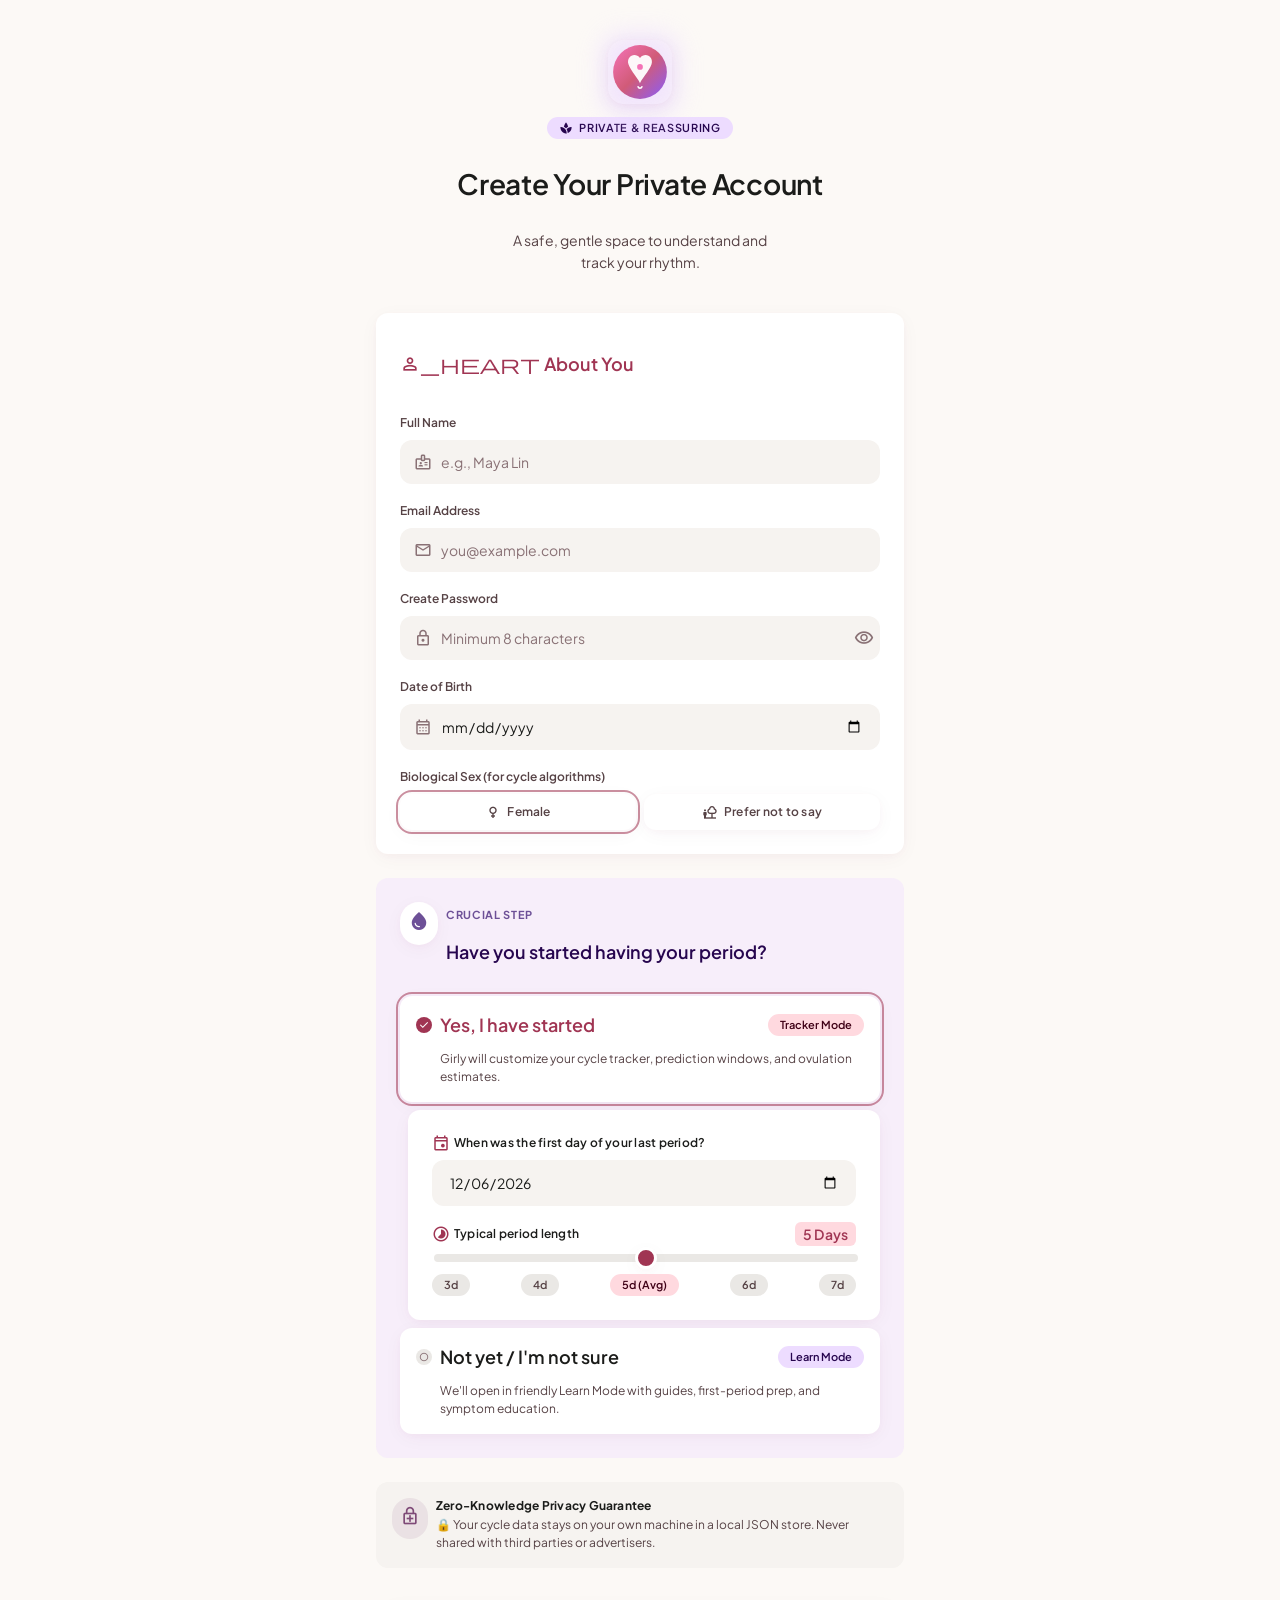
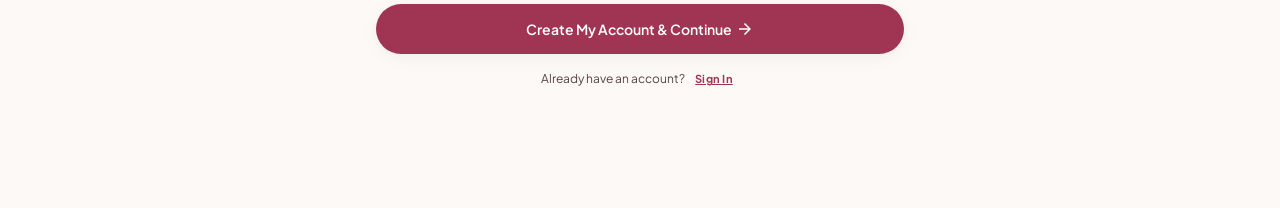
==== girly-app/web/index.html @ 588cf187 "Initial commit" ====
<!DOCTYPE html>
<html lang="en">
<head>
  <meta charset="utf-8"/>
  <meta name="viewport" content="width=device-width, initial-scale=1.0, viewport-fit=cover"/>
  <title>Girly 🌸 · Create Your Private Account</title>
  <link rel="icon" href="assets/logo.svg" type="image/svg+xml"/>
  <link rel="preconnect" href="https://fonts.googleapis.com"/>
  <link rel="preconnect" href="https://fonts.gstatic.com" crossorigin/>
  <link href="https://fonts.googleapis.com/css2?family=Plus+Jakarta+Sans:wght@400;500;600;700&display=swap" rel="stylesheet"/>
  <link href="https://fonts.googleapis.com/css2?family=Material+Symbols+Outlined:opsz,wght,FILL,GRAD@20..48,100..700,0..1,-50..200" rel="stylesheet"/>
  <link rel="stylesheet" href="css/girly.css"/>
</head>
<body>
<main class="page" style="padding-top:2rem; max-width:576px">

  <!-- Brand sanctuary header -->
  <header class="stack gap-sm center" style="padding-block:0.5rem 1rem">
    <div style="position:relative; width:fit-content; margin-inline:auto">
      <div style="position:absolute; inset:-6px; border-radius:1.25rem; background:var(--secondary-fixed); opacity:.7; filter:blur(12px)"></div>
      <img src="assets/logo.svg" alt="Girly logo" style="position:relative; width:64px; height:64px; border-radius:1rem; box-shadow:var(--shadow-rest)"/>
    </div>
    <span class="pill pill-lilac" style="align-self:center; text-transform:uppercase; letter-spacing:.06em">
      <span class="material-symbols-outlined filled" style="font-size:14px">spa</span>
      Private &amp; Reassuring
    </span>
    <h1 class="t-headline-lg" id="form-title">Create Your Private Account</h1>
    <p class="t-body-md muted" style="max-width:280px; margin:0 auto">A safe, gentle space to understand and track your rhythm.</p>
  </header>

  <!-- ================= REGISTER ================= -->
  <form class="stack gap-lg" id="register-form">

    <!-- About you -->
    <section class="card stack gap-md">
      <div class="row gap-xs" style="color:var(--primary); padding-bottom:var(--sp-xs)">
        <span class="material-symbols-outlined" style="font-size:20px">person_heart</span>
        <h2 class="t-headline-sm">About You</h2>
      </div>

      <div class="field">
        <label for="fullName">Full Name</label>
        <div class="field-input-wrap">
          <span class="material-symbols-outlined">badge</span>
          <input class="input with-icon" id="fullName" name="fullName" placeholder="e.g., Maya Lin" required type="text"/>
        </div>
      </div>

      <div class="field">
        <label for="email">Email Address</label>
        <div class="field-input-wrap">
          <span class="material-symbols-outlined">mail</span>
          <input class="input with-icon" id="email" name="email" placeholder="you@example.com" required type="email"/>
        </div>
      </div>

      <div class="field">
        <label for="password">Create Password</label>
        <div class="field-input-wrap">
          <span class="material-symbols-outlined">lock</span>
          <input class="input with-icon" id="password" name="password" placeholder="Minimum 8 characters" required minlength="8" type="password" style="padding-right:2.75rem"/>
          <button class="icon-btn" id="toggle-password" type="button" aria-label="Toggle password visibility" style="position:absolute; right:4px; width:36px; height:36px">
            <span class="material-symbols-outlined" id="eye-icon" style="font-size:20px">visibility</span>
          </button>
        </div>
      </div>

      <div class="field">
        <label for="dob">Date of Birth</label>
        <div class="field-input-wrap">
          <span class="material-symbols-outlined">calendar_month</span>
          <input class="input with-icon" id="dob" name="dob" required type="date"/>
        </div>
      </div>

      <div class="field">
        <label>Biological Sex (for cycle algorithms)</label>
        <div class="grid-2" role="radiogroup" aria-label="Biological Sex">
          <label class="radio-card">
            <input type="radio" name="bio_sex" value="female" checked/>
            <div class="radio-body row" style="justify-content:center; gap:6px; padding-block:.625rem">
              <span class="material-symbols-outlined" style="font-size:16px">female</span>
              <span class="t-label-md">Female</span>
            </div>
          </label>
          <label class="radio-card">
            <input type="radio" name="bio_sex" value="prefer_not_to_say"/>
            <div class="radio-body row" style="justify-content:center; gap:6px; padding-block:.625rem">
              <span class="material-symbols-outlined" style="font-size:16px">nature_people</span>
              <span class="t-label-md">Prefer not to say</span>
            </div>
          </label>
        </div>
      </div>
    </section>

    <!-- Crucial decision: has period started? -->
    <section class="stack gap-md" style="background:color-mix(in srgb, var(--secondary-fixed) 40%, transparent); border-radius:var(--r-md); padding:var(--sp-lg); position:relative; overflow:hidden">
      <div class="row" style="align-items:flex-start; gap:var(--sp-sm)">
        <div style="padding:8px; border-radius:var(--r-full); background:var(--surface-container-lowest); color:var(--secondary); box-shadow:var(--shadow-rest)">
          <span class="material-symbols-outlined filled" style="font-size:22px">water_drop</span>
        </div>
        <div>
          <span class="t-label-sm" style="color:var(--secondary); text-transform:uppercase; font-weight:700; letter-spacing:.06em">Crucial Step</span>
          <h2 class="t-headline-sm" style="color:var(--on-secondary-fixed)">Have you started having your period?</h2>
        </div>
      </div>

      <div class="stack gap-sm" role="radiogroup" aria-label="Menstrual cycle status">
        <label class="radio-card">
          <input type="radio" name="period_status" value="started" checked id="status-started"/>
          <div class="radio-body stack gap-sm">
            <div class="row-between" style="margin-bottom:4px">
              <div class="row" style="gap:8px">
                <span style="width:16px;height:16px;border-radius:var(--r-full);background:var(--primary);color:var(--on-primary);display:inline-flex;align-items:center;justify-content:center">
                  <span class="material-symbols-outlined" style="font-size:12px;font-weight:700">check</span>
                </span>
                <span class="t-headline-sm" style="color:var(--primary)">Yes, I have started</span>
              </div>
              <span class="pill pill-blush">Tracker Mode</span>
            </div>
            <p class="t-body-sm muted" style="margin:0 0 0 24px">Girly will customize your cycle tracker, prediction windows, and ovulation estimates.</p>
          </div>
        </label>

        <!-- sub-questions, expand when "started" -->
        <div class="card stack gap-md" id="cycle-questions" style="margin-left:8px">
          <div class="field">
            <div class="row gap-xs" style="margin-bottom:2px">
              <span class="material-symbols-outlined" style="color:var(--primary); font-size:18px">event</span>
              <label class="t-label-md" for="lastPeriodDate" style="color:var(--on-surface)">When was the first day of your last period?</label>
            </div>
            <input class="input" id="lastPeriodDate" name="lastPeriodDate" type="date"/>
          </div>
          <div class="field">
            <div class="row-between">
              <div class="row gap-xs">
                <span class="material-symbols-outlined" style="color:var(--primary); font-size:18px">timelapse</span>
                <label class="t-label-md" for="periodLengthInput" style="color:var(--on-surface)">Typical period length</label>
              </div>
              <span class="t-label-lg" id="periodLengthValue" style="color:var(--primary); background:var(--primary-fixed); padding:2px 8px; border-radius:var(--r-sm)">5 Days</span>
            </div>
            <input id="periodLengthInput" max="7" min="3" name="periodLength" step="1" type="range" value="5"/>
            <div class="row" style="justify-content:space-between; padding-top:4px">
              <button class="pill pill-neutral period-day-btn" type="button" data-days="3">3d</button>
              <button class="pill pill-neutral period-day-btn" type="button" data-days="4">4d</button>
              <button class="pill pill-blush period-day-btn" type="button" data-days="5">5d (Avg)</button>
              <button class="pill pill-neutral period-day-btn" type="button" data-days="6">6d</button>
              <button class="pill pill-neutral period-day-btn" type="button" data-days="7">7d</button>
            </div>
          </div>
        </div>

        <label class="radio-card">
          <input type="radio" name="period_status" value="not_yet" id="status-not-yet"/>
          <div class="radio-body stack gap-sm">
            <div class="row-between" style="margin-bottom:4px">
              <div class="row" style="gap:8px">
                <span style="width:16px;height:16px;border-radius:var(--r-full);background:var(--surface-container-high);color:var(--outline);display:inline-flex;align-items:center;justify-content:center">
                  <span class="material-symbols-outlined" style="font-size:10px">circle</span>
                </span>
                <span class="t-headline-sm">Not yet / I'm not sure</span>
              </div>
              <span class="pill pill-lilac">Learn Mode</span>
            </div>
            <p class="t-body-sm muted" style="margin:0 0 0 24px">We'll open in friendly Learn Mode with guides, first-period prep, and symptom education.</p>
          </div>
        </label>
      </div>
    </section>

    <!-- Privacy guarantee -->
    <section class="card-flat row" style="align-items:flex-start; gap:var(--sp-sm)">
      <div style="padding:8px; border-radius:var(--r-full); background:color-mix(in srgb, var(--tertiary) 10%, transparent); color:var(--tertiary); flex-shrink:0">
        <span class="material-symbols-outlined" style="font-size:20px">enhanced_encryption</span>
      </div>
      <div>
        <div class="t-label-md" style="font-weight:700">Zero-Knowledge Privacy Guarantee</div>
        <p class="t-body-sm muted" style="margin:2px 0 0">🔒 Your cycle data stays on your own machine in a local JSON store. Never shared with third parties or advertisers.</p>
      </div>
    </section>

    <div class="stack gap-sm" style="margin-top:var(--sp-xs)">
      <p class="t-body-sm" id="form-error" style="color:var(--error); margin:0; text-align:center"></p>
      <button class="btn btn-primary btn-block" id="submitBtn" type="submit" style="padding-block:1rem">
        <span>Create My Account &amp; Continue</span>
        <span class="material-symbols-outlined" style="font-size:18px">arrow_forward</span>
      </button>
      <div class="row" style="justify-content:center; gap:4px; padding-block:.5rem">
        <span class="t-body-sm muted">Already have an account?</span>
        <button type="button" class="t-label-sm" id="show-signin" style="color:var(--primary); font-weight:700; background:none; cursor:pointer; text-decoration:underline">Sign In</button>
      </div>
    </div>
  </form>

  <!-- ================= SIGN IN ================= -->
  <form class="stack gap-md hidden" id="signin-form" style="max-width:380px; margin:0 auto; width:100%">
    <section class="card stack gap-md">
      <div class="row gap-xs" style="color:var(--primary)">
        <span class="material-symbols-outlined" style="font-size:20px">lock_open</span>
        <h2 class="t-headline-sm">Welcome Back 💜</h2>
      </div>
      <div class="field">
        <label for="signin-email">Email Address</label>
        <div class="field-input-wrap">
          <span class="material-symbols-outlined">mail</span>
          <input class="input with-icon" id="signin-email" required type="email" placeholder="you@example.com"/>
        </div>
      </div>
      <div class="field">
        <label for="signin-password">Password</label>
        <div class="field-input-wrap">
          <span class="material-symbols-outlined">lock</span>
          <input class="input with-icon" id="signin-password" required type="password" placeholder="Your password"/>
        </div>
      </div>
      <p class="t-body-sm" id="signin-error" style="color:var(--error); margin:0"></p>
      <button class="btn btn-primary btn-block" type="submit" style="padding-block:1rem">
        <span>Sign In</span>
        <span class="material-symbols-outlined" style="font-size:18px">login</span>
      </button>
      <div class="row" style="justify-content:center; gap:4px; padding-top:.25rem">
        <span class="t-body-sm muted">New here?</span>
        <button type="button" class="t-label-sm" id="show-register" style="color:var(--primary); font-weight:700; background:none; cursor:pointer; text-decoration:underline">Create an account</button>
      </div>
    </section>
    <p class="notice">
      <span class="material-symbols-outlined" style="font-size:14px">info</span>
      Demo accounts: maya@example.com · password123 — admin@girly.app · admin123
    </p>
  </form>
</main>

<div class="toast" role="status"></div>
<script src="js/api.js"></script>
<script src="js/register.js"></script>
</body>
</html>
---- girly-app/web/css/girly.css ----
/* ==========================================================================
   Girly 🌸 — shared design system
   Hand-written from the "Warm Lavender & Rose Health Companion" DESIGN.md:
   cream surfaces, blush berry primary, soothing lilac secondary, deep plum,
   pill shapes, ultra-diffused plum/blush shadows, and a dark plum night mode.
   ========================================================================== */

/* ---- Design tokens ------------------------------------------------------ */
:root {
  /* surfaces */
  --surface: #fcf9f6;
  --surface-dim: #dcdad7;
  --surface-container-lowest: #ffffff;
  --surface-container-low: #f6f3f0;
  --surface-container: #f0edea;
  --surface-container-high: #eae8e5;
  --surface-container-highest: #e5e2df;
  --surface-variant: #e5e2df;

  /* text */
  --on-surface: #1b1c1a;
  --on-surface-variant: #564245;
  --outline: #897175;
  --outline-variant: #dcc0c3;

  /* brand */
  --primary: #a03553;
  --primary-container: #c04e6b;
  --on-primary: #ffffff;
  --primary-fixed: #ffd9df;
  --primary-fixed-dim: #ffb1c0;
  --on-primary-fixed: #3f0016;
  --on-primary-fixed-variant: #841f3e;

  --secondary: #6d5097;
  --on-secondary: #ffffff;
  --secondary-container: #d0b0fe;
  --secondary-fixed: #eddcff;
  --on-secondary-fixed: #27064f;
  --on-secondary-fixed-variant: #55387d;

  --tertiary: #7e4a77;
  --tertiary-fixed: #ffd7f4;
  --on-tertiary-fixed: #340732;

  --error: #ba1a1a;
  --error-container: #ffdad6;
  --on-error-container: #93000a;

  --inverse-surface: #31302f;
  --inverse-on-surface: #f3f0ed;

  --ok: #10b981;

  /* shadows — diffused plum & blush, never cold gray */
  --shadow-rest: 0 4px 20px -2px rgba(90, 42, 85, 0.05), 0 2px 6px -1px rgba(209, 91, 120, 0.04);
  --shadow-float: 0 12px 32px -4px rgba(90, 42, 85, 0.08), 0 4px 12px -2px rgba(209, 91, 120, 0.06);
  --shadow-nav: 0 4px 24px -4px rgba(90, 42, 85, 0.08);
  --glow-lilac: 0 0 16px 2px rgba(138, 108, 181, 0.25);

  /* geometry */
  --r-sm: 0.375rem;
  --r-md: 0.75rem;
  --r-lg: 1rem;
  --r-xl: 1.5rem;
  --r-full: 9999px;

  --sp-xs: 0.25rem;
  --sp-sm: 0.5rem;
  --sp-md: 1rem;
  --sp-lg: 1.5rem;
  --sp-xl: 2.25rem;
  --margin: 1.25rem;

  --font: "Plus Jakarta Sans", system-ui, -apple-system, "Segoe UI", sans-serif;
  --content-w: 620px;
}

html.dark {
  --surface: #1a141e;
  --surface-dim: #140f17;
  --surface-container-lowest: #241c2a;
  --surface-container-low: #2a2132;
  --surface-container: #302639;
  --surface-container-high: #372c41;
  --surface-container-highest: #3f3249;
  --surface-variant: #3a2f43;

  --on-surface: #f3edf2;
  --on-surface-variant: #cbb9c6;
  --outline: #9a8694;
  --outline-variant: #4d3f4a;

  --primary: #ffb1c0;
  --primary-container: #d15b78;
  --on-primary: #3f0016;
  --primary-fixed: #5d2237;
  --primary-fixed-dim: #7c3350;
  --on-primary-fixed: #ffd9df;
  --on-primary-fixed-variant: #ffb1c0;

  --secondary: #d0b0fe;
  --on-secondary: #27064f;
  --secondary-container: #55387d;
  --secondary-fixed: #463067;
  --on-secondary-fixed: #eddcff;
  --on-secondary-fixed-variant: #d0b0fe;

  --tertiary: #f3b2e6;
  --tertiary-fixed: #663561;
  --on-tertiary-fixed: #ffd7f4;

  --error: #ffb4ab;
  --error-container: #93000a;
  --on-error-container: #ffdad6;

  --inverse-surface: #f3edf2;
  --inverse-on-surface: #1a141e;

  --shadow-rest: 0 4px 20px -2px rgba(0, 0, 0, 0.35), 0 2px 6px -1px rgba(0, 0, 0, 0.3);
  --shadow-float: 0 12px 32px -4px rgba(0, 0, 0, 0.5);
  --shadow-nav: 0 4px 24px -4px rgba(0, 0, 0, 0.5);
}

/* ---- Base --------------------------------------------------------------- */
* { box-sizing: border-box; }

html, body {
  margin: 0;
  padding: 0;
  min-height: 100%;
}

body {
  font-family: var(--font);
  font-size: 14px;
  line-height: 22px;
  color: var(--on-surface);
  background: var(--surface);
  overscroll-behavior-y: none;
  -webkit-tap-highlight-color: transparent;
}

::-webkit-scrollbar { width: 0; height: 0; }

::selection { background: var(--primary-fixed); color: var(--on-primary-fixed); }

.material-symbols-outlined {
  font-variation-settings: "FILL" 0, "wght" 400, "GRAD" 0, "opsz" 24;
  user-select: none;
}
.material-symbols-outlined.filled { font-variation-settings: "FILL" 1; }

a { color: var(--primary); }

button {
  font-family: var(--font);
  border: none;
  background: none;
  color: inherit;
  cursor: pointer;
}

input, select {
  font-family: var(--font);
  font-size: 14px;
  color: var(--on-surface);
}

/* ---- Typography helpers -------------------------------------------------- */
.t-display  { font-size: 32px; line-height: 40px; font-weight: 700; letter-spacing: -0.01em; }
.t-headline-lg { font-size: 28px; line-height: 36px; font-weight: 600; letter-spacing: -0.01em; }
.t-headline-md { font-size: 22px; line-height: 30px; font-weight: 600; }
.t-headline-sm { font-size: 18px; line-height: 26px; font-weight: 600; }
.t-body-lg  { font-size: 16px; line-height: 24px; }
.t-body-md  { font-size: 14px; line-height: 22px; }
.t-body-sm  { font-size: 12px; line-height: 18px; }
.t-label-lg { font-size: 14px; line-height: 20px; font-weight: 600; letter-spacing: 0.01em; }
.t-label-md { font-size: 12px; line-height: 16px; font-weight: 600; letter-spacing: 0.02em; }
.t-label-sm { font-size: 11px; line-height: 14px; font-weight: 500; letter-spacing: 0.02em; }

.text-primary { color: var(--primary); }
.text-secondary { color: var(--secondary); }
.text-tertiary { color: var(--tertiary); }
.text-variant { color: var(--on-surface-variant); }
.text-outline { color: var(--outline); }

/* ---- Layout -------------------------------------------------------------- */
.page {
  max-width: var(--content-w);
  margin: 0 auto;
  padding: 0 var(--margin);
  padding-top: calc(4rem + var(--sp-lg));
  padding-bottom: 7rem;
  display: flex;
  flex-direction: column;
  gap: var(--sp-lg);
}

.stack { display: flex; flex-direction: column; }
.gap-xs { gap: var(--sp-xs); }
.gap-sm { gap: var(--sp-sm); }
.gap-md { gap: var(--sp-md); }
.gap-lg { gap: var(--sp-lg); }

.grid-2 { display: grid; grid-template-columns: 1fr 1fr; gap: var(--sp-sm); }
.grid-3 { display: grid; grid-template-columns: repeat(3, 1fr); gap: var(--sp-xs); }

.row { display: flex; align-items: center; }
.row-between { display: flex; align-items: center; justify-content: space-between; }
.wrap { flex-wrap: wrap; }
.center { text-align: center; }
.muted { color: var(--on-surface-variant); }
.mt-auto { margin-top: auto; }

/* ---- Cards ---------------------------------------------------------------- */
.card {
  background: var(--surface-container-lowest);
  border-radius: var(--r-md);
  box-shadow: var(--shadow-rest);
  padding: var(--sp-lg);
}

.card-flat {
  background: var(--surface-container-low);
  border-radius: var(--r-md);
  padding: var(--sp-md);
}

.glow-card {
  position: relative;
  overflow: hidden;
}
.glow-card::before, .glow-card::after {
  content: "";
  position: absolute;
  border-radius: 50%;
  filter: blur(32px);
  pointer-events: none;
}
.glow-card::before {
  top: -3rem; right: -3rem;
  width: 12rem; height: 12rem;
  background: color-mix(in srgb, var(--primary-fixed) 30%, transparent);
}
.glow-card::after {
  bottom: -2.5rem; left: -2.5rem;
  width: 11rem; height: 11rem;
  background: color-mix(in srgb, var(--secondary-fixed) 40%, transparent);
}

/* ---- Buttons --------------------------------------------------------------- */
.btn {
  display: inline-flex;
  align-items: center;
  justify-content: center;
  gap: var(--sp-xs);
  min-height: 48px;
  padding: 0.6rem 1.25rem;
  border-radius: var(--r-full);
  font-size: 14px;
  font-weight: 600;
  transition: transform 0.15s ease, background 0.2s ease, box-shadow 0.2s ease, opacity 0.2s ease;
  white-space: nowrap;
}
.btn:active { transform: scale(0.97); }

.btn-primary {
  background: var(--primary);
  color: var(--on-primary);
  box-shadow: var(--shadow-rest);
}
.btn-primary:hover { background: var(--primary-container); }

.btn-soft {
  background: color-mix(in srgb, var(--secondary-fixed) 70%, transparent);
  color: var(--on-secondary-fixed);
}
.btn-soft:hover { background: var(--secondary-fixed); }

.btn-secondary {
  background: var(--secondary);
  color: var(--on-secondary);
}
.btn-secondary:hover { opacity: 0.92; }

.btn-ghost {
  background: var(--surface-container-high);
  color: var(--on-surface);
}
.btn-ghost:hover { background: var(--surface-container-highest); }

.btn-danger-soft {
  background: var(--error-container);
  color: var(--on-error-container);
}
.btn-danger-soft:hover { opacity: 0.9; }

.btn-block { width: 100%; }

.icon-btn {
  width: 44px;
  height: 44px;
  border-radius: var(--r-full);
  display: inline-flex;
  align-items: center;
  justify-content: center;
  color: var(--on-surface-variant);
  transition: background 0.2s ease, transform 0.15s ease;
}
.icon-btn:hover { background: var(--surface-container); }
.icon-btn:active { transform: scale(0.92); }

/* ---- Pills / badges ---------------------------------------------------------- */
.pill {
  display: inline-flex;
  align-items: center;
  gap: 0.375rem;
  padding: 0.25rem 0.75rem;
  border-radius: var(--r-full);
  font-size: 11px;
  font-weight: 600;
  line-height: 14px;
  white-space: nowrap;
}

.pill-period   { background: #fceef2; color: #b83a5d; }
.pill-fertile  { background: #f3eef9; color: #7352a3; }
.pill-ovulate  { background: #eadbfc; color: #5e2e91; box-shadow: var(--glow-lilac); }
.pill-free     { background: #eef6f4; color: #396b63; }
.pill-lilac    { background: var(--secondary-fixed); color: var(--on-secondary-fixed); }
.pill-blush    { background: var(--primary-fixed); color: var(--on-primary-fixed); }
.pill-plum     { background: var(--tertiary-fixed); color: var(--on-tertiary-fixed); }
.pill-ok       { background: color-mix(in srgb, var(--ok) 14%, transparent); color: var(--ok); }
.pill-neutral  { background: var(--surface-container-high); color: var(--on-surface-variant); }

html.dark .pill-period  { background: #4d2531; color: #ffb1c0; }
html.dark .pill-fertile { background: #3a2c52; color: #d0b0fe; }
html.dark .pill-ovulate { background: #41305e; color: #e5ccfb; }
html.dark .pill-free    { background: #243b38; color: #8fd4c5; }

.dot { width: 12px; height: 12px; border-radius: var(--r-full); display: inline-block; }
.dot-primary { background: var(--primary); }
.dot-predicted { background: var(--primary-fixed-dim); }
.dot-fertile { background: var(--secondary-fixed); }
.dot-ovulation { background: var(--secondary); }
.dot-ok { background: var(--ok); }

/* ---- Chips (symptom / mood selectors) ------------------------------------- */
.chip {
  display: inline-flex;
  align-items: center;
  gap: 0.375rem;
  padding: 0.5rem 0.9rem;
  border-radius: var(--r-full);
  background: var(--surface-container-lowest);
  border: 1px solid var(--outline-variant);
  color: var(--on-surface-variant);
  font-size: 12px;
  font-weight: 600;
  transition: all 0.18s ease;
  cursor: pointer;
}
.chip:hover { background: var(--surface-container-low); }
.chip.selected {
  background: var(--secondary-fixed);
  border-color: transparent;
  color: var(--on-secondary-fixed);
  transform: scale(1.04);
}
.chip.selected-berry {
  background: var(--primary-fixed);
  border-color: transparent;
  color: var(--on-primary-fixed);
  transform: scale(1.04);
}

.chip-grid { display: flex; flex-wrap: wrap; gap: var(--sp-xs); }

/* ---- Forms ------------------------------------------------------------------ */
.field { display: flex; flex-direction: column; gap: 0.375rem; }
.field label { font-size: 12px; font-weight: 600; color: var(--on-surface-variant); }

.field-input-wrap { position: relative; display: flex; align-items: center; }
.field-input-wrap .material-symbols-outlined {
  position: absolute; left: 0.875rem;
  color: var(--outline); font-size: 18px; pointer-events: none;
}

.input {
  width: 100%;
  padding: 0.75rem 1rem;
  border: 1px solid transparent;
  border-radius: var(--r-md);
  background: var(--surface-container-low);
  color: var(--on-surface);
  outline: none;
  transition: background 0.2s ease, border-color 0.2s ease, box-shadow 0.2s ease;
}
.input::placeholder { color: var(--outline); }
.input:focus {
  background: var(--surface-container-lowest);
  border-color: var(--primary);
  box-shadow: 0 0 0 3px color-mix(in srgb, var(--primary) 15%, transparent);
}
.input.with-icon { padding-left: 2.5rem; }

/* radio option cards */
.radio-card {
  display: block;
  cursor: pointer;
}
.radio-card input { position: absolute; opacity: 0; pointer-events: none; }
.radio-card .radio-body {
  padding: var(--sp-md);
  border-radius: var(--r-md);
  background: var(--surface-container-lowest);
  box-shadow: var(--shadow-rest);
  transition: all 0.2s ease;
}
.radio-card input:checked + .radio-body {
  outline: 2px solid color-mix(in srgb, var(--primary) 55%, transparent);
  outline-offset: 2px;
}

/* range slider */
input[type="range"] {
  -webkit-appearance: none;
  appearance: none;
  width: 100%;
  height: 8px;
  border-radius: var(--r-full);
  background: var(--surface-container-high);
  accent-color: var(--primary);
}
input[type="range"]::-webkit-slider-thumb {
  -webkit-appearance: none;
  width: 22px; height: 22px;
  border-radius: 50%;
  background: var(--primary);
  border: 3px solid var(--surface-container-lowest);
  box-shadow: var(--shadow-rest);
  cursor: pointer;
}

/* ---- App header --------------------------------------------------------------- */
.app-header {
  position: fixed;
  top: 0; left: 0; right: 0;
  z-index: 50;
  background: color-mix(in srgb, var(--surface) 85%, transparent);
  backdrop-filter: blur(16px);
  -webkit-backdrop-filter: blur(16px);
}
.app-header-inner {
  height: 64px;
  max-width: var(--content-w);
  margin: 0 auto;
  padding: 0 var(--margin);
  display: flex;
  align-items: center;
  justify-content: space-between;
}
.brand { display: flex; align-items: center; gap: var(--sp-sm); text-decoration: none; }
.brand-logo {
  width: 32px; height: 32px;
  border-radius: var(--r-md);
  flex-shrink: 0;
}
.brand-name {
  font-size: 18px; font-weight: 700; letter-spacing: -0.01em;
  color: var(--primary);
}
.header-actions { display: flex; align-items: center; gap: var(--sp-xs); }
.avatar {
  width: 32px; height: 32px;
  border-radius: var(--r-full);
  background: var(--primary-fixed);
  color: var(--on-primary-fixed);
  display: inline-flex;
  align-items: center;
  justify-content: center;
  font-size: 12px;
  font-weight: 700;
  box-shadow: 0 0 0 2px color-mix(in srgb, var(--primary) 20%, transparent);
  text-decoration: none;
}
.header-pill {
  display: inline-flex;
  align-items: center;
  gap: 0.25rem;
  padding: 0.375rem 0.75rem;
  min-height: 36px;
  border-radius: var(--r-full);
  background: color-mix(in srgb, var(--secondary-fixed) 50%, transparent);
  color: var(--on-secondary-fixed);
  font-size: 11px;
  font-weight: 600;
  text-decoration: none;
  transition: background 0.2s ease;
}
.header-pill:hover { background: var(--secondary-fixed); }

/* ---- Bottom nav ------------------------------------------------------------------ */
.bottom-nav {
  position: fixed;
  bottom: 0; left: 0; right: 0;
  z-index: 50;
  padding: 0 var(--margin) var(--sp-sm);
  pointer-events: none;
}
.bottom-nav-inner {
  pointer-events: auto;
  max-width: 448px;
  margin: 0 auto;
  display: flex;
  align-items: stretch;
  background: color-mix(in srgb, var(--surface-container-lowest) 90%, transparent);
  backdrop-filter: blur(16px);
  -webkit-backdrop-filter: blur(16px);
  border-radius: var(--r-full);
  box-shadow: var(--shadow-nav);
  padding: 0.375rem 0.25rem;
}
.nav-item {
  flex: 1;
  display: flex;
  flex-direction: column;
  align-items: center;
  justify-content: center;
  gap: 2px;
  min-height: 48px;
  border-radius: var(--r-full);
  color: var(--on-surface-variant);
  text-decoration: none;
  font-size: 11px;
  font-weight: 600;
  transition: color 0.2s ease;
}
.nav-item .material-symbols-outlined { font-size: 22px; }
.nav-item:hover { color: var(--primary); }
.nav-item.active { color: var(--primary); font-weight: 700; }

/* ---- Calendar ------------------------------------------------------------------- */
.cal-header { display: flex; align-items: center; justify-content: space-between; padding-bottom: var(--sp-sm); }
.cal-grid {
  display: grid;
  grid-template-columns: repeat(7, 1fr);
  gap: 0.25rem;
  text-align: center;
  align-items: center;
}
.cal-dow {
  font-size: 11px; font-weight: 600; color: var(--on-surface-variant);
  padding: 0.25rem 0;
}
.cal-day {
  position: relative;
  height: 40px;
  border-radius: var(--r-full);
  display: flex;
  flex-direction: column;
  align-items: center;
  justify-content: center;
  font-size: 12px;
  font-weight: 600;
  border: none;
  background: none;
  color: var(--on-surface);
  transition: background 0.15s ease, transform 0.15s ease;
  cursor: pointer;
}
.cal-day:hover { background: var(--surface-container); }
.cal-day .cal-sub {
  font-size: 9px;
  line-height: 1;
  margin-top: 1px;
  text-transform: uppercase;
  letter-spacing: 0.04em;
}
.cal-day.blank { visibility: hidden; }
.cal-day.period {
  background: var(--primary);
  color: var(--on-primary);
  box-shadow: var(--shadow-rest);
}
.cal-day.predicted { background: color-mix(in srgb, var(--primary-fixed-dim) 40%, transparent); color: var(--on-surface-variant); }
.cal-day.predicted .cal-sub { color: var(--primary); font-weight: 600; }
.cal-day.fertile { background: var(--secondary-fixed); color: var(--on-secondary-fixed); }
.cal-day.ovulation {
  background: var(--secondary);
  color: var(--on-secondary);
  box-shadow: var(--glow-lilac);
  font-weight: 700;
}
.cal-day.today {
  background: var(--primary-fixed);
  color: var(--on-primary-fixed);
  box-shadow: var(--shadow-float);
  transform: scale(1.08);
  font-weight: 700;
}
.cal-day.today .cal-sub { font-size: 9px; text-transform: uppercase; letter-spacing: 0.08em; }
.cal-day .mini-drop { font-size: 10px; line-height: 1; margin-top: 1px; }

/* ---- Bottom sheet / modal ---------------------------------------------------------- */
.sheet-backdrop {
  position: fixed;
  inset: 0;
  background: rgba(20, 12, 22, 0.42);
  backdrop-filter: blur(3px);
  z-index: 60;
  display: none;
  align-items: flex-end;
  justify-content: center;
}
.sheet-backdrop.open { display: flex; }
.sheet {
  width: 100%;
  max-width: 448px;
  background: var(--surface-container-lowest);
  border-radius: var(--r-xl) var(--r-xl) 0 0;
  box-shadow: var(--shadow-float);
  padding: var(--sp-md) var(--sp-lg) calc(var(--sp-lg) + env(safe-area-inset-bottom, 0px));
  animation: sheet-up 0.28s cubic-bezier(0.2, 0.9, 0.3, 1);
}
@keyframes sheet-up {
  from { transform: translateY(60%); opacity: 0.4; }
  to { transform: translateY(0); opacity: 1; }
}
.sheet-handle {
  width: 44px; height: 6px;
  border-radius: var(--r-full);
  background: var(--surface-variant);
  margin: 0 auto var(--sp-md);
}

.modal-backdrop {
  position: fixed;
  inset: 0;
  background: rgba(20, 12, 22, 0.42);
  backdrop-filter: blur(3px);
  z-index: 60;
  display: none;
  align-items: center;
  justify-content: center;
  padding: var(--margin);
}
.modal-backdrop.open { display: flex; }
.modal {
  width: 100%;
  max-width: 380px;
  background: var(--surface-container-lowest);
  border-radius: var(--r-md);
  box-shadow: var(--shadow-float);
  padding: var(--sp-lg);
  animation: pop-in 0.22s ease;
}
@keyframes pop-in {
  from { transform: scale(0.95); opacity: 0; }
  to { transform: scale(1); opacity: 1; }
}

/* ---- Toast ------------------------------------------------------------------------ */
.toast {
  position: fixed;
  bottom: 6rem;
  left: 50%;
  transform: translateX(-50%) translateY(1rem);
  z-index: 80;
  background: var(--inverse-surface);
  color: var(--inverse-on-surface);
  padding: 0.625rem 1rem;
  border-radius: var(--r-full);
  box-shadow: var(--shadow-float);
  font-size: 12px;
  font-weight: 600;
  display: flex;
  align-items: center;
  gap: var(--sp-xs);
  opacity: 0;
  pointer-events: none;
  transition: all 0.3s ease;
  max-width: min(90vw, 420px);
}
.toast.show { opacity: 1; transform: translateX(-50%) translateY(0); }

/* ---- Chat ------------------------------------------------------------------------- */
.chat-stream { display: flex; flex-direction: column; gap: var(--sp-md); }
.bubble-row { display: flex; gap: var(--sp-xs); width: 100%; }
.bubble-row.user { justify-content: flex-end; }
.bubble-col { display: flex; flex-direction: column; gap: 0.25rem; max-width: 85%; }
.bubble-col.user { align-items: flex-end; }
.bubble {
  padding: var(--sp-md);
  border-radius: var(--r-md);
  font-size: 14px;
  line-height: 22px;
  box-shadow: var(--shadow-rest);
}
.bubble.bot {
  background: var(--surface-container-lowest);
  border-top-left-radius: 0;
  color: var(--on-surface);
}
.bubble.user-bubble {
  background: var(--primary);
  color: var(--on-primary);
  border-top-right-radius: 0;
}
.bubble-time { font-size: 11px; color: var(--outline); padding: 0 4px; }
.bot-avatar {
  width: 32px; height: 32px;
  border-radius: var(--r-full);
  background: var(--primary-fixed);
  color: var(--on-primary-fixed);
  display: inline-flex;
  align-items: center;
  justify-content: center;
  flex-shrink: 0;
  box-shadow: var(--shadow-rest);
}
.care-tip {
  display: flex;
  align-items: center;
  gap: var(--sp-sm);
  padding: 0.375rem 0.625rem;
  background: var(--surface-container-low);
  border-radius: var(--r-sm);
  font-size: 12px;
  line-height: 18px;
}
.doctor-note {
  display: flex;
  align-items: flex-start;
  gap: var(--sp-xs);
  background: color-mix(in srgb, var(--primary-fixed) 30%, transparent);
  border-radius: var(--r-sm);
  padding: var(--sp-sm);
  font-size: 12px;
  line-height: 18px;
}
.chat-dock {
  background: var(--surface-container-lowest);
  border-radius: var(--r-md);
  padding: var(--sp-sm);
  box-shadow: var(--shadow-float);
}
.chat-input-row { display: flex; align-items: center; gap: var(--sp-xs); }
.chat-input {
  flex: 1;
  background: var(--surface-container-low);
  border: none;
  outline: none;
  border-radius: var(--r-full);
  padding: 0.625rem 1rem;
  font-size: 14px;
  color: var(--on-surface);
  transition: background 0.2s ease;
}
.chat-input:focus { background: var(--surface-container); }
.send-btn {
  width: 40px; height: 40px;
  border-radius: var(--r-full);
  background: var(--primary);
  color: var(--on-primary);
  display: inline-flex;
  align-items: center;
  justify-content: center;
  flex-shrink: 0;
  transition: transform 0.15s ease, background 0.2s ease;
}
.send-btn:active { transform: scale(0.88); }
.send-btn:hover { background: var(--primary-container); }
.send-btn:disabled { opacity: 0.5; cursor: default; }

.prompt-chips {
  display: flex;
  gap: var(--sp-xs);
  overflow-x: auto;
  padding-bottom: 4px;
}
.prompt-chip {
  flex-shrink: 0;
  display: inline-flex;
  align-items: center;
  gap: 0.375rem;
  padding: 0.5rem 0.875rem;
  border-radius: var(--r-full);
  background: var(--surface-container);
  box-shadow: var(--shadow-rest);
  font-size: 11px;
  font-weight: 600;
  color: var(--on-surface);
  transition: all 0.18s ease;
}
.prompt-chip:hover { background: color-mix(in srgb, var(--secondary-fixed) 50%, transparent); }
.prompt-chip:active { transform: scale(0.95); }

.typing-dots { display: inline-flex; gap: 4px; padding: 0.5rem 0.75rem; }
.typing-dots span {
  width: 7px; height: 7px;
  border-radius: 50%;
  background: var(--primary);
  animation: bounce-dot 1s infinite;
}
.typing-dots span:nth-child(2) { animation-delay: 0.15s; opacity: 0.7; }
.typing-dots span:nth-child(3) { animation-delay: 0.3s; opacity: 0.45; }
@keyframes bounce-dot {
  0%, 70%, 100% { transform: translateY(0); }
  35% { transform: translateY(-5px); }
}

/* ---- Cycle ring ---------------------------------------------------------------------- */
.ring-wrap {
  position: relative;
  width: 176px; height: 176px;
  margin: var(--sp-xs) auto;
  display: flex;
  align-items: center;
  justify-content: center;
}
.ring-wrap svg { width: 100%; height: 100%; transform: rotate(-90deg); }
.ring-bg { stroke: var(--surface-container); }
.ring-fg {
  stroke: var(--primary);
  transition: stroke-dashoffset 0.9s cubic-bezier(0.4, 0, 0.2, 1);
}
.ring-center {
  position: absolute;
  inset: 0;
  display: flex;
  flex-direction: column;
  align-items: center;
  justify-content: center;
  gap: 2px;
}
.ring-badge {
  width: 32px; height: 32px;
  border-radius: var(--r-full);
  background: var(--primary-fixed);
  color: var(--on-primary-fixed);
  display: inline-flex;
  align-items: center;
  justify-content: center;
  margin-bottom: 4px;
  box-shadow: var(--shadow-rest);
}

/* ---- Misc ----------------------------------------------------------------------------- */
.stat-card {
  background: var(--surface-container-lowest);
  border-radius: var(--r-md);
  padding: var(--sp-sm);
  box-shadow: var(--shadow-rest);
  display: flex;
  flex-direction: column;
}
.stat-label {
  display: flex;
  align-items: center;
  gap: 4px;
  font-size: 11px;
  font-weight: 600;
}
.stat-value { font-size: 18px; font-weight: 700; margin-top: 4px; }
.stat-hint { font-size: 11px; line-height: 15px; color: var(--on-surface-variant); margin-top: 2px; }

.flow-option {
  padding: 0.75rem 0;
  border-radius: var(--r-md);
  background: var(--surface-container);
  display: flex;
  flex-direction: column;
  align-items: center;
  gap: 4px;
  color: var(--on-surface-variant);
  font-size: 11px;
  font-weight: 600;
  transition: all 0.18s ease;
}
.flow-option:hover { background: var(--primary-fixed); color: var(--on-primary-fixed); }
.flow-option.selected { background: var(--primary); color: var(--on-primary); }

.legend-row {
  display: flex;
  flex-wrap: wrap;
  align-items: center;
  justify-content: space-between;
  gap: var(--sp-sm);
  background: var(--surface-container-low);
  border-radius: var(--r-md);
  padding: var(--sp-sm);
}
.legend-item {
  display: flex;
  align-items: center;
  gap: 6px;
  font-size: 11px;
  font-weight: 600;
  color: var(--on-surface-variant);
}
.legend-item .dot { width: 12px; height: 12px; }

.notice {
  display: flex;
  align-items: center;
  justify-content: center;
  gap: 6px;
  padding: 0.75rem 1rem;
  border-radius: var(--r-full);
  background: var(--surface-container);
  color: var(--outline);
  font-size: 11px;
  line-height: 15px;
  text-align: center;
}

.hidden { display: none !important; }

.fade-in { animation: fade-in 0.35s ease both; }
@keyframes fade-in {
  from { opacity: 0; transform: translateY(6px); }
  to { opacity: 1; transform: translateY(0); }
}

@media (min-width: 600px) {
  :root { --margin: 1.5rem; }
  .page { gap: var(--sp-lg); }
}

@media (prefers-reduced-motion: reduce) {
  *, *::before, *::after { animation-duration: 0.01ms !important; transition-duration: 0.01ms !important; }
}
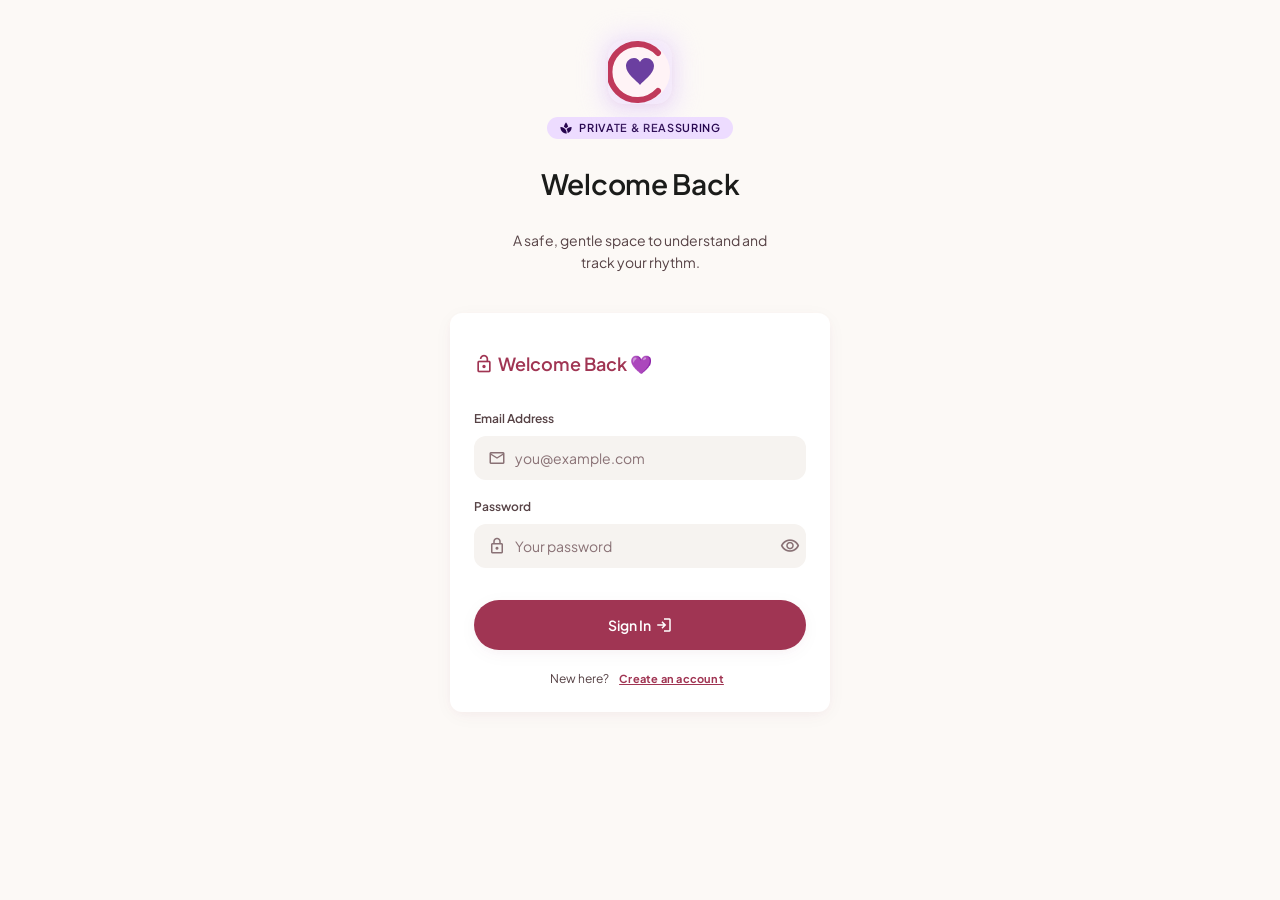
==== commit 02ab064d: "Improve cycle tracking and user experience" ====
--- a/girly-app/web/index.html
+++ b/girly-app/web/index.html
@@ -4,7 +4,7 @@
   <meta charset="utf-8"/>
   <meta name="viewport" content="width=device-width, initial-scale=1.0, viewport-fit=cover"/>
   <title>Girly 🌸 · Create Your Private Account</title>
-  <link rel="icon" href="assets/logo.svg" type="image/svg+xml"/>
+  <link rel="icon" href="assets/favicon.svg" type="image/svg+xml"/>
   <link rel="preconnect" href="https://fonts.googleapis.com"/>
   <link rel="preconnect" href="https://fonts.gstatic.com" crossorigin/>
   <link href="https://fonts.googleapis.com/css2?family=Plus+Jakarta+Sans:wght@400;500;600;700&display=swap" rel="stylesheet"/>
@@ -18,18 +18,18 @@
   <header class="stack gap-sm center" style="padding-block:0.5rem 1rem">
     <div style="position:relative; width:fit-content; margin-inline:auto">
       <div style="position:absolute; inset:-6px; border-radius:1.25rem; background:var(--secondary-fixed); opacity:.7; filter:blur(12px)"></div>
-      <img src="assets/logo.svg" alt="Girly logo" style="position:relative; width:64px; height:64px; border-radius:1rem; box-shadow:var(--shadow-rest)"/>
+      <img src="assets/favicon.svg" alt="Girly logo" style="position:relative; width:64px; height:64px; border-radius:1rem; box-shadow:var(--shadow-rest)"/>
     </div>
     <span class="pill pill-lilac" style="align-self:center; text-transform:uppercase; letter-spacing:.06em">
       <span class="material-symbols-outlined filled" style="font-size:14px">spa</span>
       Private &amp; Reassuring
     </span>
-    <h1 class="t-headline-lg" id="form-title">Create Your Private Account</h1>
+    <h1 class="t-headline-lg" id="form-title">Welcome Back</h1>
     <p class="t-body-md muted" style="max-width:280px; margin:0 auto">A safe, gentle space to understand and track your rhythm.</p>
   </header>
 
   <!-- ================= REGISTER ================= -->
-  <form class="stack gap-lg" id="register-form">
+  <form class="stack gap-lg hidden" id="register-form">
 
     <!-- About you -->
     <section class="card stack gap-md">
@@ -50,7 +50,7 @@
         <label for="email">Email Address</label>
         <div class="field-input-wrap">
           <span class="material-symbols-outlined">mail</span>
-          <input class="input with-icon" id="email" name="email" placeholder="you@example.com" required type="email"/>
+          <input class="input with-icon" id="email" name="email" placeholder="name@example.com" required type="email"/>
         </div>
       </div>
 
@@ -58,11 +58,12 @@
         <label for="password">Create Password</label>
         <div class="field-input-wrap">
           <span class="material-symbols-outlined">lock</span>
-          <input class="input with-icon" id="password" name="password" placeholder="Minimum 8 characters" required minlength="8" type="password" style="padding-right:2.75rem"/>
+          <input class="input with-icon" id="password" name="password" placeholder="e.g. Bloom7!" required minlength="8" pattern="(?=.*[A-Za-z])(?=.*[0-9])(?=.*[^A-Za-z0-9]).{8,}" title="Use 8+ characters with a letter, number, and special character" type="password" style="padding-right:2.75rem"/>
           <button class="icon-btn" id="toggle-password" type="button" aria-label="Toggle password visibility" style="position:absolute; right:4px; width:36px; height:36px">
             <span class="material-symbols-outlined" id="eye-icon" style="font-size:20px">visibility</span>
           </button>
         </div>
+        <p class="t-label-sm muted" style="margin:4px 0 0">8+ characters, including a letter, number, and special character.</p>
       </div>
 
       <div class="field">
@@ -169,17 +170,6 @@
       </div>
     </section>
 
-    <!-- Privacy guarantee -->
-    <section class="card-flat row" style="align-items:flex-start; gap:var(--sp-sm)">
-      <div style="padding:8px; border-radius:var(--r-full); background:color-mix(in srgb, var(--tertiary) 10%, transparent); color:var(--tertiary); flex-shrink:0">
-        <span class="material-symbols-outlined" style="font-size:20px">enhanced_encryption</span>
-      </div>
-      <div>
-        <div class="t-label-md" style="font-weight:700">Zero-Knowledge Privacy Guarantee</div>
-        <p class="t-body-sm muted" style="margin:2px 0 0">🔒 Your cycle data stays on your own machine in a local JSON store. Never shared with third parties or advertisers.</p>
-      </div>
-    </section>
-
     <div class="stack gap-sm" style="margin-top:var(--sp-xs)">
       <p class="t-body-sm" id="form-error" style="color:var(--error); margin:0; text-align:center"></p>
       <button class="btn btn-primary btn-block" id="submitBtn" type="submit" style="padding-block:1rem">
@@ -194,7 +184,7 @@
   </form>
 
   <!-- ================= SIGN IN ================= -->
-  <form class="stack gap-md hidden" id="signin-form" style="max-width:380px; margin:0 auto; width:100%">
+  <form class="stack gap-md" id="signin-form" style="max-width:380px; margin:0 auto; width:100%">
     <section class="card stack gap-md">
       <div class="row gap-xs" style="color:var(--primary)">
         <span class="material-symbols-outlined" style="font-size:20px">lock_open</span>
@@ -211,7 +201,10 @@
         <label for="signin-password">Password</label>
         <div class="field-input-wrap">
           <span class="material-symbols-outlined">lock</span>
-          <input class="input with-icon" id="signin-password" required type="password" placeholder="Your password"/>
+          <input class="input with-icon" id="signin-password" required type="password" placeholder="Your password" style="padding-right:2.75rem"/>
+          <button class="icon-btn" id="toggle-signin-password" type="button" aria-label="Show password" title="Show password" style="position:absolute; right:4px; width:36px; height:36px">
+            <span class="material-symbols-outlined" id="signin-eye-icon" style="font-size:20px">visibility</span>
+          </button>
         </div>
       </div>
       <p class="t-body-sm" id="signin-error" style="color:var(--error); margin:0"></p>
@@ -224,10 +217,6 @@
         <button type="button" class="t-label-sm" id="show-register" style="color:var(--primary); font-weight:700; background:none; cursor:pointer; text-decoration:underline">Create an account</button>
       </div>
     </section>
-    <p class="notice">
-      <span class="material-symbols-outlined" style="font-size:14px">info</span>
-      Demo accounts: maya@example.com · password123 — admin@girly.app · admin123
-    </p>
   </form>
 </main>
 
--- a/girly-app/web/css/girly.css
+++ b/girly-app/web/css/girly.css
@@ -571,6 +571,31 @@
   cursor: pointer;
 }
 .cal-day:hover { background: var(--surface-container); }
+.cal-day::after {
+  content: attr(data-tooltip);
+  position: absolute;
+  left: 50%;
+  bottom: calc(100% + 8px);
+  z-index: 5;
+  width: max-content;
+  max-width: 190px;
+  padding: 6px 9px;
+  border-radius: var(--r-sm);
+  background: var(--on-surface);
+  color: var(--surface);
+  font-size: 11px;
+  font-weight: 600;
+  line-height: 1.3;
+  pointer-events: none;
+  opacity: 0;
+  transform: translate(-50%, 4px);
+  transition: opacity 0.15s ease, transform 0.15s ease;
+}
+.cal-day:hover::after,
+.cal-day:focus-visible::after {
+  opacity: 1;
+  transform: translate(-50%, 0);
+}
 .cal-day .cal-sub {
   font-size: 9px;
   line-height: 1;
@@ -584,6 +609,10 @@
   color: var(--on-primary);
   box-shadow: var(--shadow-rest);
 }
+.cal-day.period.flow-spotting { background: color-mix(in srgb, var(--primary) 38%, var(--surface)); color: var(--on-surface); }
+.cal-day.period.flow-light { background: color-mix(in srgb, var(--primary) 58%, var(--surface)); color: var(--on-primary); }
+.cal-day.period.flow-medium { background: var(--primary-container); color: var(--on-primary); }
+.cal-day.period.flow-heavy { background: var(--primary); color: var(--on-primary); }
 .cal-day.predicted { background: color-mix(in srgb, var(--primary-fixed-dim) 40%, transparent); color: var(--on-surface-variant); }
 .cal-day.predicted .cal-sub { color: var(--primary); font-weight: 600; }
 .cal-day.fertile { background: var(--secondary-fixed); color: var(--on-secondary-fixed); }
@@ -600,8 +629,18 @@
   transform: scale(1.08);
   font-weight: 700;
 }
+.cal-day.period.today {
+  background: var(--primary);
+  color: var(--on-primary);
+  box-shadow: var(--shadow-rest);
+}
+.cal-day.period.flow-spotting.today { background: color-mix(in srgb, var(--primary) 38%, var(--surface)); color: var(--on-surface); }
+.cal-day.period.flow-light.today { background: color-mix(in srgb, var(--primary) 58%, var(--surface)); color: var(--on-primary); }
+.cal-day.period.flow-medium.today { background: var(--primary-container); color: var(--on-primary); }
 .cal-day.today .cal-sub { font-size: 9px; text-transform: uppercase; letter-spacing: 0.08em; }
 .cal-day .mini-drop { font-size: 10px; line-height: 1; margin-top: 1px; }
+.phase-card { cursor: pointer; transition: background 0.15s ease, transform 0.15s ease; }
+.phase-card:hover, .phase-card:focus-visible { background: var(--surface-container-high); transform: translateY(-2px); outline: none; }
 
 /* ---- Bottom sheet / modal ---------------------------------------------------------- */
 .sheet-backdrop {
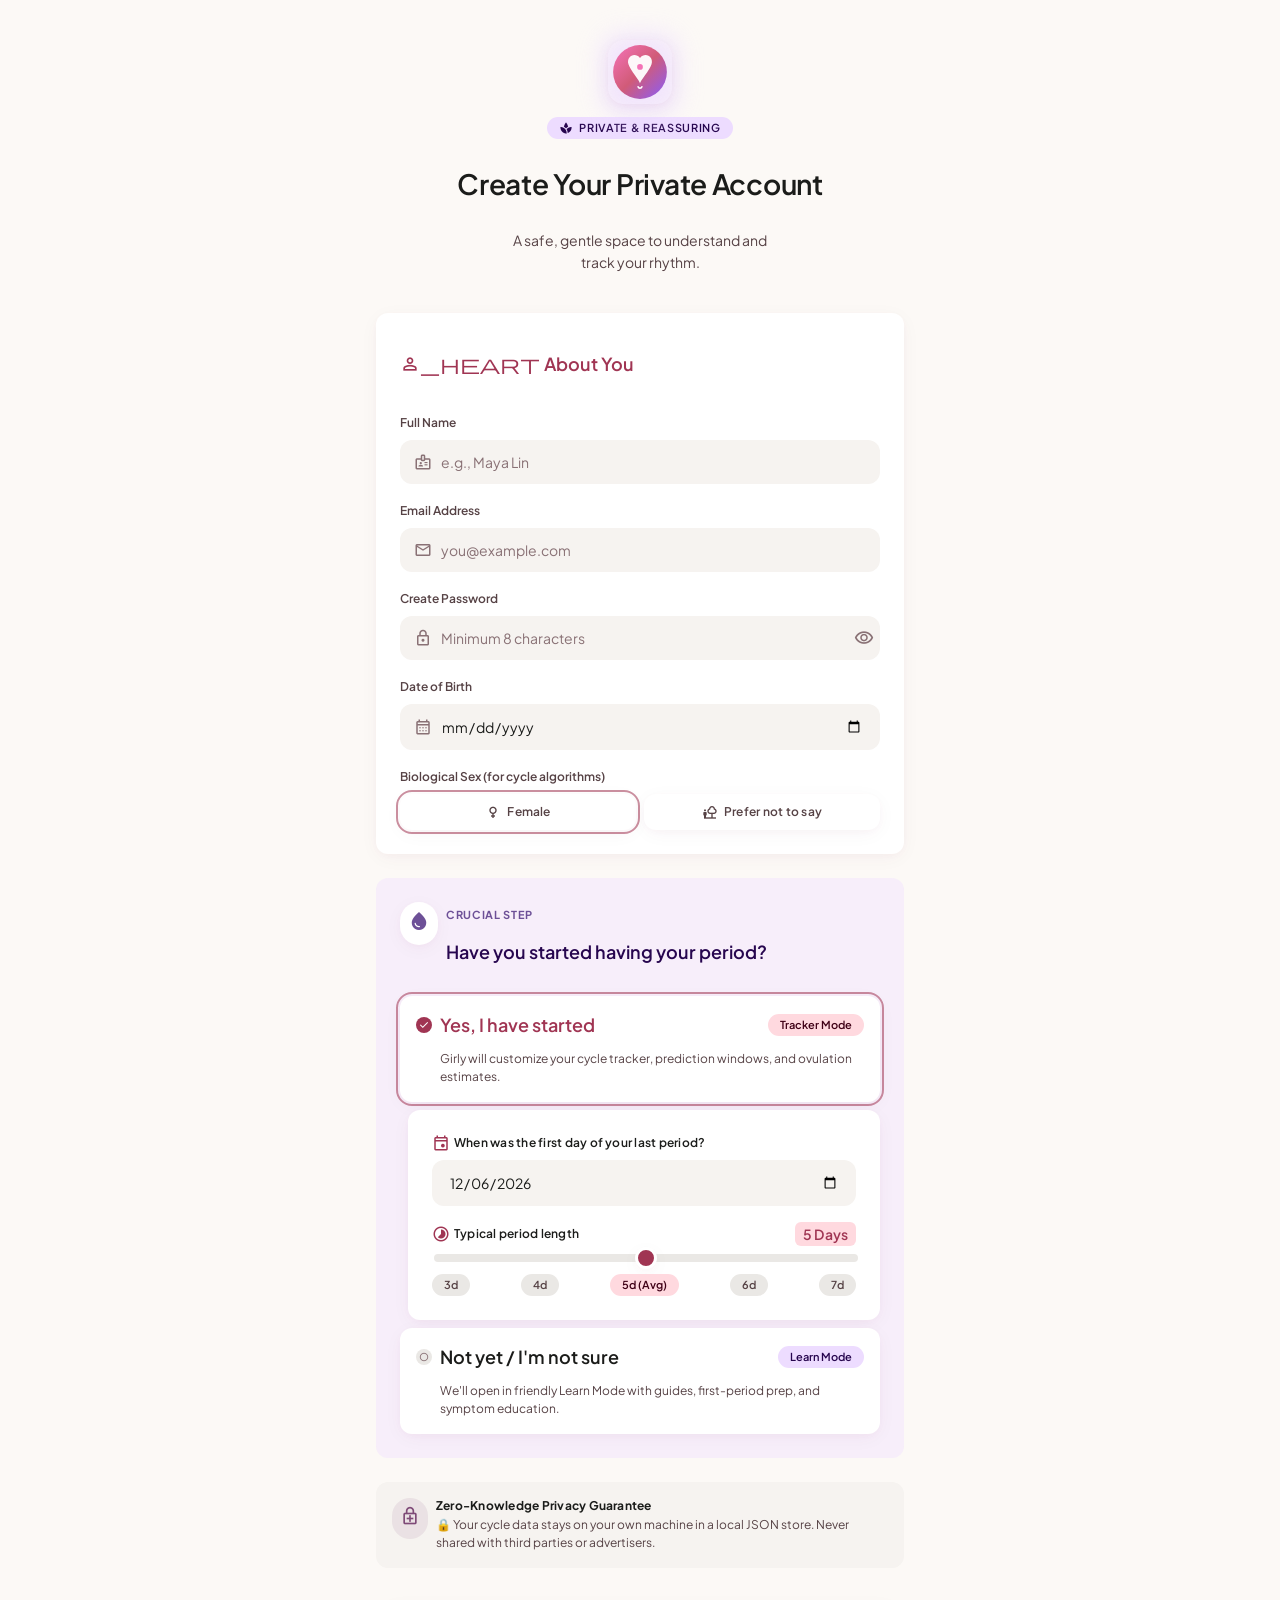
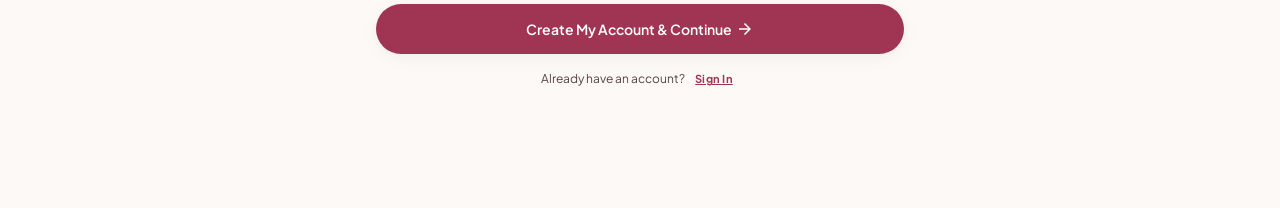
==== commit 6def9b8c: "Revert "Improve cycle tracking and user experience" This reverts commit 02ab064d2d8e9f843194dc9ca90b" ====
--- a/girly-app/web/index.html
+++ b/girly-app/web/index.html
@@ -4,7 +4,7 @@
   <meta charset="utf-8"/>
   <meta name="viewport" content="width=device-width, initial-scale=1.0, viewport-fit=cover"/>
   <title>Girly 🌸 · Create Your Private Account</title>
-  <link rel="icon" href="assets/favicon.svg" type="image/svg+xml"/>
+  <link rel="icon" href="assets/logo.svg" type="image/svg+xml"/>
   <link rel="preconnect" href="https://fonts.googleapis.com"/>
   <link rel="preconnect" href="https://fonts.gstatic.com" crossorigin/>
   <link href="https://fonts.googleapis.com/css2?family=Plus+Jakarta+Sans:wght@400;500;600;700&display=swap" rel="stylesheet"/>
@@ -18,18 +18,18 @@
   <header class="stack gap-sm center" style="padding-block:0.5rem 1rem">
     <div style="position:relative; width:fit-content; margin-inline:auto">
       <div style="position:absolute; inset:-6px; border-radius:1.25rem; background:var(--secondary-fixed); opacity:.7; filter:blur(12px)"></div>
-      <img src="assets/favicon.svg" alt="Girly logo" style="position:relative; width:64px; height:64px; border-radius:1rem; box-shadow:var(--shadow-rest)"/>
+      <img src="assets/logo.svg" alt="Girly logo" style="position:relative; width:64px; height:64px; border-radius:1rem; box-shadow:var(--shadow-rest)"/>
     </div>
     <span class="pill pill-lilac" style="align-self:center; text-transform:uppercase; letter-spacing:.06em">
       <span class="material-symbols-outlined filled" style="font-size:14px">spa</span>
       Private &amp; Reassuring
     </span>
-    <h1 class="t-headline-lg" id="form-title">Welcome Back</h1>
+    <h1 class="t-headline-lg" id="form-title">Create Your Private Account</h1>
     <p class="t-body-md muted" style="max-width:280px; margin:0 auto">A safe, gentle space to understand and track your rhythm.</p>
   </header>
 
   <!-- ================= REGISTER ================= -->
-  <form class="stack gap-lg hidden" id="register-form">
+  <form class="stack gap-lg" id="register-form">
 
     <!-- About you -->
     <section class="card stack gap-md">
@@ -50,7 +50,7 @@
         <label for="email">Email Address</label>
         <div class="field-input-wrap">
           <span class="material-symbols-outlined">mail</span>
-          <input class="input with-icon" id="email" name="email" placeholder="name@example.com" required type="email"/>
+          <input class="input with-icon" id="email" name="email" placeholder="you@example.com" required type="email"/>
         </div>
       </div>
 
@@ -58,12 +58,11 @@
         <label for="password">Create Password</label>
         <div class="field-input-wrap">
           <span class="material-symbols-outlined">lock</span>
-          <input class="input with-icon" id="password" name="password" placeholder="e.g. Bloom7!" required minlength="8" pattern="(?=.*[A-Za-z])(?=.*[0-9])(?=.*[^A-Za-z0-9]).{8,}" title="Use 8+ characters with a letter, number, and special character" type="password" style="padding-right:2.75rem"/>
+          <input class="input with-icon" id="password" name="password" placeholder="Minimum 8 characters" required minlength="8" type="password" style="padding-right:2.75rem"/>
           <button class="icon-btn" id="toggle-password" type="button" aria-label="Toggle password visibility" style="position:absolute; right:4px; width:36px; height:36px">
             <span class="material-symbols-outlined" id="eye-icon" style="font-size:20px">visibility</span>
           </button>
         </div>
-        <p class="t-label-sm muted" style="margin:4px 0 0">8+ characters, including a letter, number, and special character.</p>
       </div>
 
       <div class="field">
@@ -170,6 +169,17 @@
       </div>
     </section>
 
+    <!-- Privacy guarantee -->
+    <section class="card-flat row" style="align-items:flex-start; gap:var(--sp-sm)">
+      <div style="padding:8px; border-radius:var(--r-full); background:color-mix(in srgb, var(--tertiary) 10%, transparent); color:var(--tertiary); flex-shrink:0">
+        <span class="material-symbols-outlined" style="font-size:20px">enhanced_encryption</span>
+      </div>
+      <div>
+        <div class="t-label-md" style="font-weight:700">Zero-Knowledge Privacy Guarantee</div>
+        <p class="t-body-sm muted" style="margin:2px 0 0">🔒 Your cycle data stays on your own machine in a local JSON store. Never shared with third parties or advertisers.</p>
+      </div>
+    </section>
+
     <div class="stack gap-sm" style="margin-top:var(--sp-xs)">
       <p class="t-body-sm" id="form-error" style="color:var(--error); margin:0; text-align:center"></p>
       <button class="btn btn-primary btn-block" id="submitBtn" type="submit" style="padding-block:1rem">
@@ -184,7 +194,7 @@
   </form>
 
   <!-- ================= SIGN IN ================= -->
-  <form class="stack gap-md" id="signin-form" style="max-width:380px; margin:0 auto; width:100%">
+  <form class="stack gap-md hidden" id="signin-form" style="max-width:380px; margin:0 auto; width:100%">
     <section class="card stack gap-md">
       <div class="row gap-xs" style="color:var(--primary)">
         <span class="material-symbols-outlined" style="font-size:20px">lock_open</span>
@@ -201,10 +211,7 @@
         <label for="signin-password">Password</label>
         <div class="field-input-wrap">
           <span class="material-symbols-outlined">lock</span>
-          <input class="input with-icon" id="signin-password" required type="password" placeholder="Your password" style="padding-right:2.75rem"/>
-          <button class="icon-btn" id="toggle-signin-password" type="button" aria-label="Show password" title="Show password" style="position:absolute; right:4px; width:36px; height:36px">
-            <span class="material-symbols-outlined" id="signin-eye-icon" style="font-size:20px">visibility</span>
-          </button>
+          <input class="input with-icon" id="signin-password" required type="password" placeholder="Your password"/>
         </div>
       </div>
       <p class="t-body-sm" id="signin-error" style="color:var(--error); margin:0"></p>
@@ -217,6 +224,10 @@
         <button type="button" class="t-label-sm" id="show-register" style="color:var(--primary); font-weight:700; background:none; cursor:pointer; text-decoration:underline">Create an account</button>
       </div>
     </section>
+    <p class="notice">
+      <span class="material-symbols-outlined" style="font-size:14px">info</span>
+      Demo accounts: maya@example.com · password123 — admin@girly.app · admin123
+    </p>
   </form>
 </main>
 
--- a/girly-app/web/css/girly.css
+++ b/girly-app/web/css/girly.css
@@ -571,31 +571,6 @@
   cursor: pointer;
 }
 .cal-day:hover { background: var(--surface-container); }
-.cal-day::after {
-  content: attr(data-tooltip);
-  position: absolute;
-  left: 50%;
-  bottom: calc(100% + 8px);
-  z-index: 5;
-  width: max-content;
-  max-width: 190px;
-  padding: 6px 9px;
-  border-radius: var(--r-sm);
-  background: var(--on-surface);
-  color: var(--surface);
-  font-size: 11px;
-  font-weight: 600;
-  line-height: 1.3;
-  pointer-events: none;
-  opacity: 0;
-  transform: translate(-50%, 4px);
-  transition: opacity 0.15s ease, transform 0.15s ease;
-}
-.cal-day:hover::after,
-.cal-day:focus-visible::after {
-  opacity: 1;
-  transform: translate(-50%, 0);
-}
 .cal-day .cal-sub {
   font-size: 9px;
   line-height: 1;
@@ -609,10 +584,6 @@
   color: var(--on-primary);
   box-shadow: var(--shadow-rest);
 }
-.cal-day.period.flow-spotting { background: color-mix(in srgb, var(--primary) 38%, var(--surface)); color: var(--on-surface); }
-.cal-day.period.flow-light { background: color-mix(in srgb, var(--primary) 58%, var(--surface)); color: var(--on-primary); }
-.cal-day.period.flow-medium { background: var(--primary-container); color: var(--on-primary); }
-.cal-day.period.flow-heavy { background: var(--primary); color: var(--on-primary); }
 .cal-day.predicted { background: color-mix(in srgb, var(--primary-fixed-dim) 40%, transparent); color: var(--on-surface-variant); }
 .cal-day.predicted .cal-sub { color: var(--primary); font-weight: 600; }
 .cal-day.fertile { background: var(--secondary-fixed); color: var(--on-secondary-fixed); }
@@ -629,18 +600,8 @@
   transform: scale(1.08);
   font-weight: 700;
 }
-.cal-day.period.today {
-  background: var(--primary);
-  color: var(--on-primary);
-  box-shadow: var(--shadow-rest);
-}
-.cal-day.period.flow-spotting.today { background: color-mix(in srgb, var(--primary) 38%, var(--surface)); color: var(--on-surface); }
-.cal-day.period.flow-light.today { background: color-mix(in srgb, var(--primary) 58%, var(--surface)); color: var(--on-primary); }
-.cal-day.period.flow-medium.today { background: var(--primary-container); color: var(--on-primary); }
 .cal-day.today .cal-sub { font-size: 9px; text-transform: uppercase; letter-spacing: 0.08em; }
 .cal-day .mini-drop { font-size: 10px; line-height: 1; margin-top: 1px; }
-.phase-card { cursor: pointer; transition: background 0.15s ease, transform 0.15s ease; }
-.phase-card:hover, .phase-card:focus-visible { background: var(--surface-container-high); transform: translateY(-2px); outline: none; }
 
 /* ---- Bottom sheet / modal ---------------------------------------------------------- */
 .sheet-backdrop {
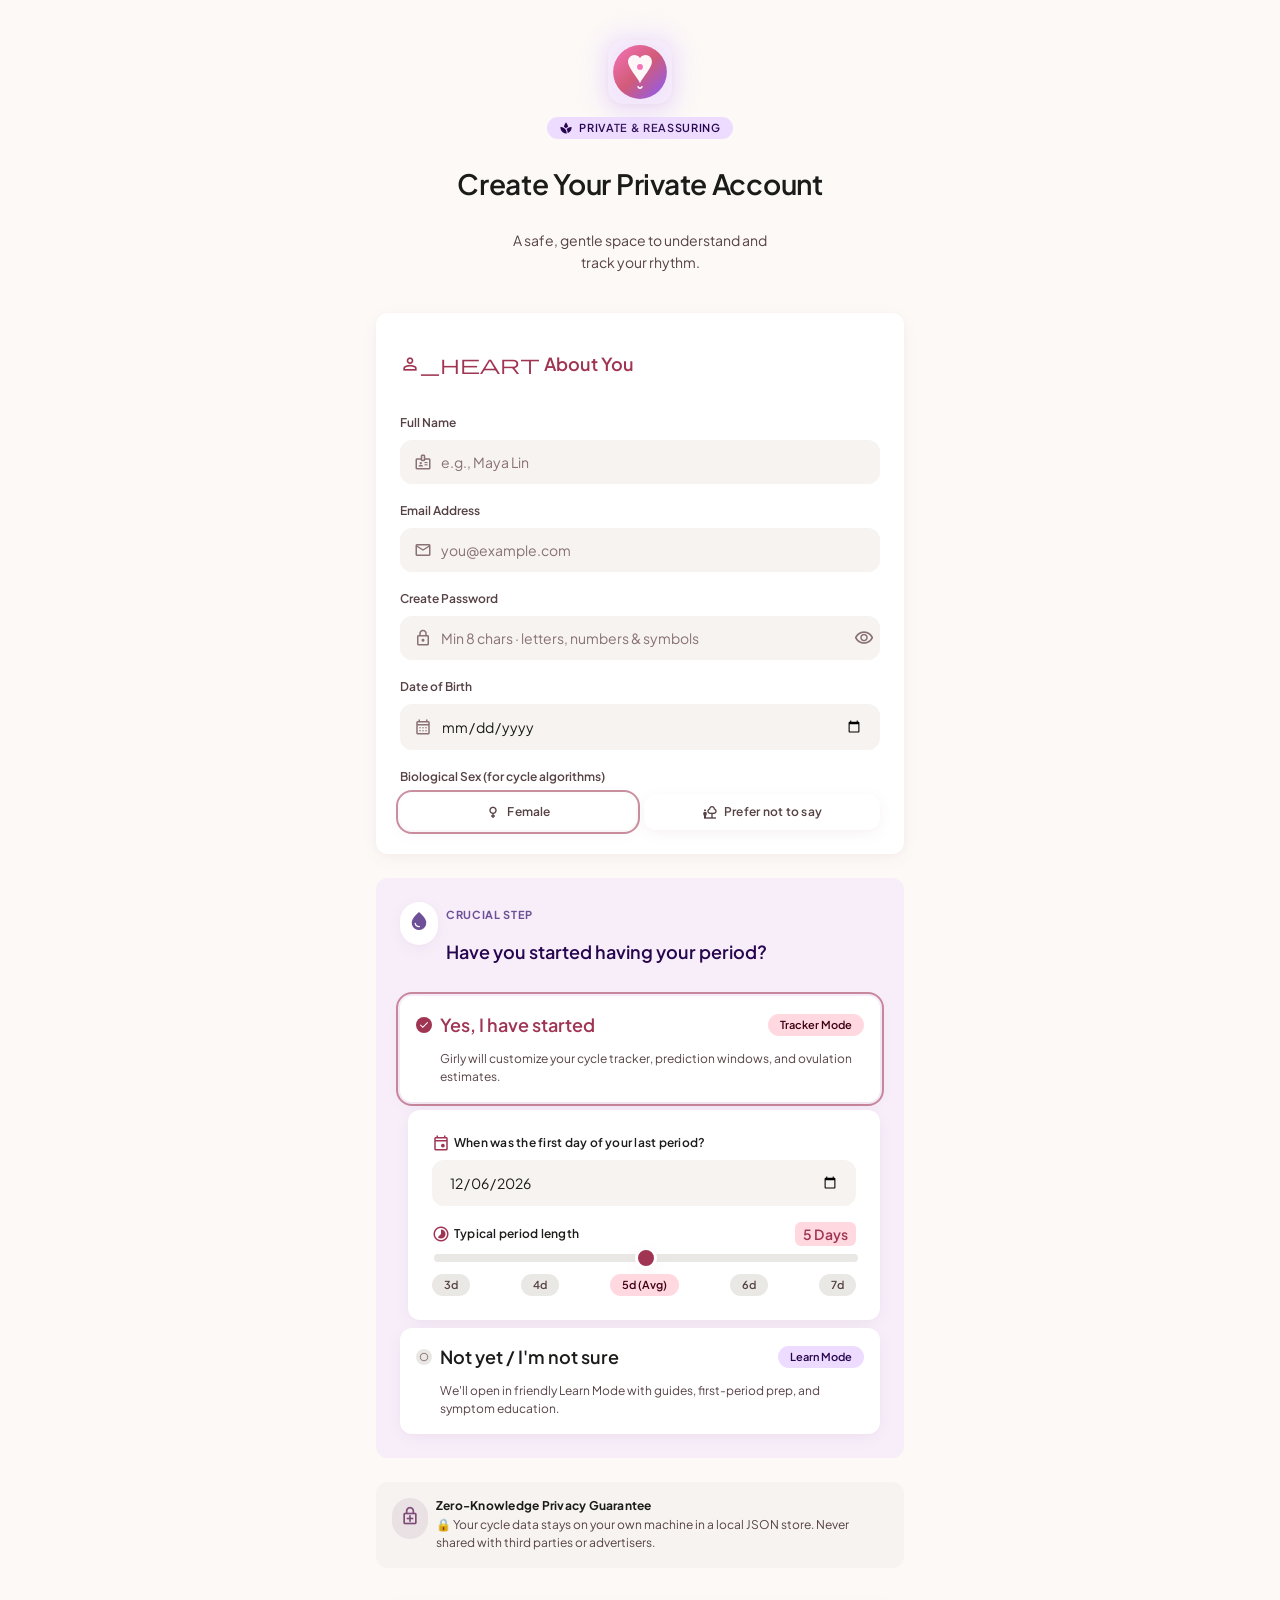
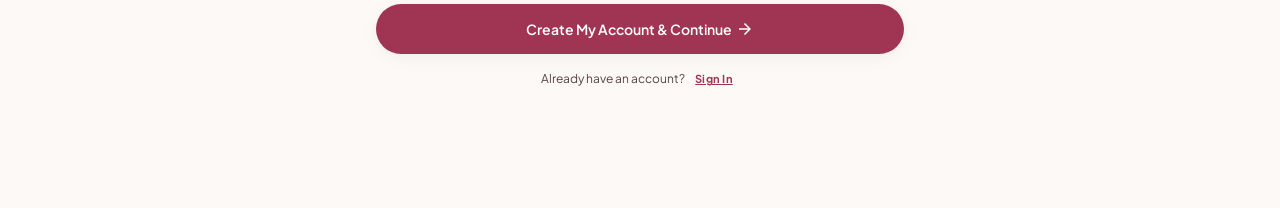
==== commit 67ac5b2d: "files" ====
--- a/girly-app/web/index.html
+++ b/girly-app/web/index.html
@@ -58,7 +58,7 @@
         <label for="password">Create Password</label>
         <div class="field-input-wrap">
           <span class="material-symbols-outlined">lock</span>
-          <input class="input with-icon" id="password" name="password" placeholder="Minimum 8 characters" required minlength="8" type="password" style="padding-right:2.75rem"/>
+          <input class="input with-icon" id="password" name="password" placeholder="Min 8 chars · letters, numbers & symbols" required minlength="8" type="password" style="padding-right:2.75rem"/>
           <button class="icon-btn" id="toggle-password" type="button" aria-label="Toggle password visibility" style="position:absolute; right:4px; width:36px; height:36px">
             <span class="material-symbols-outlined" id="eye-icon" style="font-size:20px">visibility</span>
           </button>
@@ -211,7 +211,10 @@
         <label for="signin-password">Password</label>
         <div class="field-input-wrap">
           <span class="material-symbols-outlined">lock</span>
-          <input class="input with-icon" id="signin-password" required type="password" placeholder="Your password"/>
+          <input class="input with-icon" id="signin-password" required type="password" placeholder="Your password" style="padding-right:2.75rem"/>
+          <button class="icon-btn" id="toggle-signin-password" type="button" aria-label="Toggle password visibility" style="position:absolute; right:4px; width:36px; height:36px">
+            <span class="material-symbols-outlined" id="signin-eye-icon" style="font-size:20px">visibility</span>
+          </button>
         </div>
       </div>
       <p class="t-body-sm" id="signin-error" style="color:var(--error); margin:0"></p>
@@ -224,10 +227,6 @@
         <button type="button" class="t-label-sm" id="show-register" style="color:var(--primary); font-weight:700; background:none; cursor:pointer; text-decoration:underline">Create an account</button>
       </div>
     </section>
-    <p class="notice">
-      <span class="material-symbols-outlined" style="font-size:14px">info</span>
-      Demo accounts: maya@example.com · password123 — admin@girly.app · admin123
-    </p>
   </form>
 </main>
 
--- a/girly-app/web/css/girly.css
+++ b/girly-app/web/css/girly.css
@@ -203,8 +203,9 @@
 .gap-md { gap: var(--sp-md); }
 .gap-lg { gap: var(--sp-lg); }
 
-.grid-2 { display: grid; grid-template-columns: 1fr 1fr; gap: var(--sp-sm); }
-.grid-3 { display: grid; grid-template-columns: repeat(3, 1fr); gap: var(--sp-xs); }
+.grid-2 { display: grid; grid-template-columns: repeat(auto-fit, minmax(140px, 1fr)); gap: var(--sp-sm); }
+/* Stat cards keep side-by-side on phones but wrap on very narrow screens. */
+.grid-3 { display: grid; grid-template-columns: repeat(auto-fit, minmax(100px, 1fr)); gap: var(--sp-xs); }
 
 .row { display: flex; align-items: center; }
 .row-between { display: flex; align-items: center; justify-content: space-between; }
@@ -932,3 +933,79 @@
 @media (prefers-reduced-motion: reduce) {
   *, *::before, *::after { animation-duration: 0.01ms !important; transition-duration: 0.01ms !important; }
 }
+
+/* ---- Profile page ---- */
+.avatar img {
+  width: 100%; height: 100%;
+  border-radius: var(--r-full);
+  object-fit: cover;
+  display: block;
+}
+.profile-avatar {
+  position: relative;
+  width: 112px; height: 112px;
+  border-radius: var(--r-full);
+  background: var(--primary-fixed);
+  color: var(--on-primary-fixed);
+  display: flex; align-items: center; justify-content: center;
+  cursor: pointer;
+  box-shadow: 0 0 0 4px color-mix(in srgb, var(--primary) 15%, transparent);
+  user-select: none;
+}
+.profile-avatar img {
+  width: 100%; height: 100%;
+  border-radius: var(--r-full);
+  object-fit: cover;
+}
+.avatar-edit {
+  position: absolute; right: -4px; bottom: -4px;
+  width: 36px; height: 36px;
+  border-radius: var(--r-full);
+  background: var(--primary);
+  color: var(--on-primary);
+  display: flex; align-items: center; justify-content: center;
+  box-shadow: 0 2px 8px color-mix(in srgb, var(--primary) 40%, transparent);
+}
+
+/* ---- Chat attachments ---- */
+.attachment-tray { display: flex; flex-wrap: wrap; gap: 6px; }
+.attachment-tray:empty { display: none; }
+.attach-chip {
+  display: inline-flex; align-items: center; gap: 6px;
+  max-width: 100%;
+  padding: 4px 6px 4px 10px;
+  border-radius: var(--r-full);
+  background: var(--surface-container);
+  color: var(--on-surface-variant);
+}
+.attach-chip .attach-name {
+  font-size: 12px; font-weight: 600;
+  overflow: hidden; text-overflow: ellipsis; white-space: nowrap;
+  max-width: 160px;
+}
+.attach-thumb {
+  display: block;
+  width: 140px; height: 140px;
+  border-radius: var(--r-sm);
+  object-fit: cover;
+}
+.attach-file {
+  display: inline-flex; align-items: center; gap: 6px;
+  padding: 6px 12px;
+  border-radius: var(--r-full);
+  background: color-mix(in srgb, var(--primary) 12%, transparent);
+  color: var(--primary);
+  font-size: 13px; font-weight: 600;
+  text-decoration: none;
+}
+.attach-file:hover { background: color-mix(in srgb, var(--primary) 20%, transparent); }
+
+/* ---- Small-screen fit --------------------------------------------------- */
+/* Long words / filenames inside chat bubbles must wrap, never overflow. */
+.bubble, .attach-file, .attach-chip .attach-name { overflow-wrap: anywhere; }
+
+/* Very narrow phones: keep all five nav labels readable. */
+@media (max-width: 380px) {
+  .nav-item { font-size: 10px; gap: 1px; min-height: 44px; }
+  .nav-item .material-symbols-outlined { font-size: 20px; }
+}
